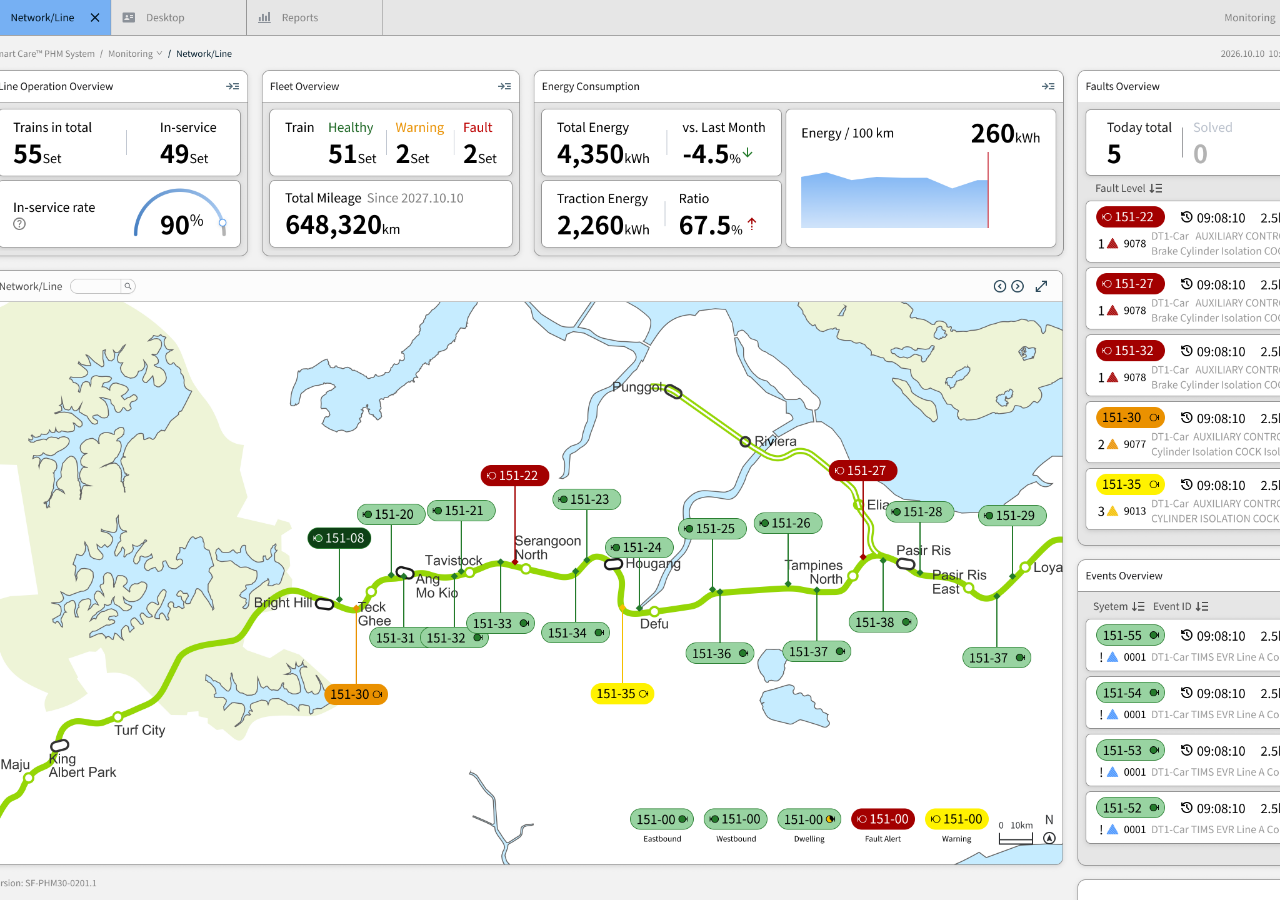
==== index.html @ a1806e9e "Op1_20260907_03" ====
<!doctype html>
<html lang="en">
<head>
  <meta name="prototype-version" content="0.5.1">
  <meta charset="utf-8">
  <meta name="viewport" content="width=device-width, initial-scale=1">
  <meta name="color-scheme" content="light dark">
  <title>CRL-CdM System™</title>
  <link rel="icon" type="image/svg+xml" href="assets/images/favicon.svg">
  <link rel="stylesheet" href="assets/css/style.css">
</head>
<body>
  <main id="stage" aria-label="PHM line monitoring prototype"><img id="screen" class="screen" alt="PHM line monitoring screen"></main>
  <button id="sidebarToggle" class="hotspot" type="button" aria-label="Expand or collapse sidebar"></button>
  <button id="mapDetailToggle" class="hotspot" type="button" aria-label="Show route detail"></button>
  <button id="previousMode" class="hotspot" type="button" aria-label="Previous map mode"></button>
  <button id="nextMode" class="hotspot" type="button" aria-label="Next map mode"></button>
  <button id="themeToggle" class="hotspot" type="button" aria-label="Switch light and dark theme"></button>
<aside id="alertNotification" aria-hidden="true"><img src="assets/images/alert.png" alt="Alert: train 151-08, 09:08:10, 2.5 km, CR 10. Fault 9078: DT1-Car TIMS EVR Line A Communication Failure."></aside>
  <script src="assets/js/app.js"></script>
</body>
</html>
---- assets/css/style.css ----
:root { color-scheme: light dark; background: #f4f4f4; }
    html, body { width: 100%; height: 100%; margin: 0; overflow: hidden; background: #f4f4f4; }
    html[data-theme="dark"], html[data-theme="dark"] body { background: #484848; }
    #stage { position: fixed; inset: 0; overflow: hidden; }
    .screen { position: absolute; top: 0; left: 50%; width: auto; height: 100%; transform: translateX(-50%); object-fit: contain; object-position: center top; user-select: none; -webkit-user-drag: none; }
    .hotspot { position: fixed; border: 0; background: transparent; padding: 0; cursor: pointer; z-index: 2; }
    #previousMode, #nextMode { z-index: 3; touch-action: manipulation; -webkit-tap-highlight-color: transparent; }
    .hotspot:focus-visible { outline: 3px solid #5b83d7; outline-offset: 3px; }
    #alertNotification { position: fixed; top: 24px; left: 50%; width: min(39.861111vh, calc(100vw - 32px)); z-index: 2050; opacity: 0; visibility: hidden; pointer-events: none; transform: translate(-50%, -20px); transition: opacity 240ms ease, transform 240ms ease, visibility 240ms; }
    #alertNotification.is-visible { opacity: 1; visibility: visible; transform: translate(-50%, 0); }
    #alertNotification img { display: block; width: 100%; height: auto; }
    @media (prefers-reduced-motion: reduce) { #alertNotification { transition: none; } }
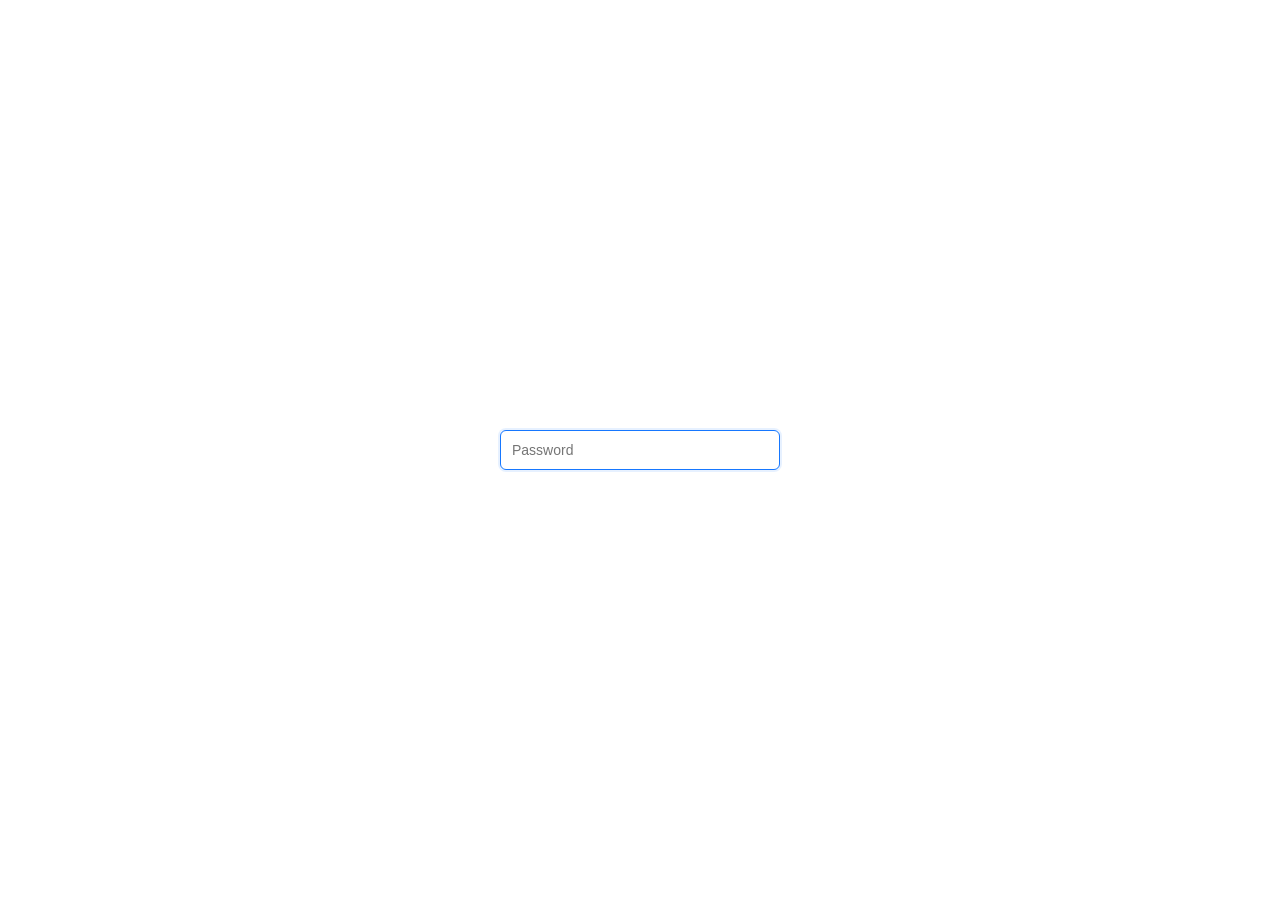
==== commit a16b4a2e: "20260914" ====
--- a/index.html
+++ b/index.html
@@ -1,22 +1,25 @@
 <!doctype html>
-<html lang="en">
+<html lang="zh-CN">
 <head>
-  <meta name="prototype-version" content="0.5.1">
   <meta charset="utf-8">
-  <meta name="viewport" content="width=device-width, initial-scale=1">
-  <meta name="color-scheme" content="light dark">
-  <title>CRL-CdM System™</title>
+  <meta name="viewport" content="width=device-width,initial-scale=1">
+  <meta name="prototype-version" content="Option1 0.6.3">
+  <title>CRL-CdM System™-Op1</title>
   <link rel="icon" type="image/svg+xml" href="assets/images/favicon.svg">
   <link rel="stylesheet" href="assets/css/style.css">
 </head>
 <body>
-  <main id="stage" aria-label="PHM line monitoring prototype"><img id="screen" class="screen" alt="PHM line monitoring screen"></main>
-  <button id="sidebarToggle" class="hotspot" type="button" aria-label="Expand or collapse sidebar"></button>
-  <button id="mapDetailToggle" class="hotspot" type="button" aria-label="Show route detail"></button>
-  <button id="previousMode" class="hotspot" type="button" aria-label="Previous map mode"></button>
-  <button id="nextMode" class="hotspot" type="button" aria-label="Next map mode"></button>
-  <button id="themeToggle" class="hotspot" type="button" aria-label="Switch light and dark theme"></button>
-<aside id="alertNotification" aria-hidden="true"><img src="assets/images/alert.png" alt="Alert: train 151-08, 09:08:10, 2.5 km, CR 10. Fault 9078: DT1-Car TIMS EVR Line A Communication Failure."></aside>
+  <section id="passwordGate" aria-label="Password required">
+    <input id="passwordInput" type="password" autocomplete="off" placeholder="Password" aria-label="Password" autofocus>
+  </section>
+  <main id="stage">
+    <img id="screen" alt="CRL CdM System Option 1" draggable="false">
+    <button id="monitorTab" type="button" aria-label="线路监控"></button>
+    <button id="eventTab" type="button" aria-label="事件详情"></button>
+    <button id="parameterTab" type="button" aria-label="参数详情"></button>
+    <button id="mapModeSwitcher" type="button" aria-label="Switch map mode"></button>
+    <button id="themeToggle" type="button" aria-label="Light Dark"></button>
+  </main>
   <script src="assets/js/app.js"></script>
 </body>
 </html>
--- a/assets/css/style.css
+++ b/assets/css/style.css
@@ -1,12 +1 @@
-:root { color-scheme: light dark; background: #f4f4f4; }
-    html, body { width: 100%; height: 100%; margin: 0; overflow: hidden; background: #f4f4f4; }
-    html[data-theme="dark"], html[data-theme="dark"] body { background: #484848; }
-    #stage { position: fixed; inset: 0; overflow: hidden; }
-    .screen { position: absolute; top: 0; left: 50%; width: auto; height: 100%; transform: translateX(-50%); object-fit: contain; object-position: center top; user-select: none; -webkit-user-drag: none; }
-    .hotspot { position: fixed; border: 0; background: transparent; padding: 0; cursor: pointer; z-index: 2; }
-    #previousMode, #nextMode { z-index: 3; touch-action: manipulation; -webkit-tap-highlight-color: transparent; }
-    .hotspot:focus-visible { outline: 3px solid #5b83d7; outline-offset: 3px; }
-    #alertNotification { position: fixed; top: 24px; left: 50%; width: min(39.861111vh, calc(100vw - 32px)); z-index: 2050; opacity: 0; visibility: hidden; pointer-events: none; transform: translate(-50%, -20px); transition: opacity 240ms ease, transform 240ms ease, visibility 240ms; }
-    #alertNotification.is-visible { opacity: 1; visibility: visible; transform: translate(-50%, 0); }
-    #alertNotification img { display: block; width: 100%; height: auto; }
-    @media (prefers-reduced-motion: reduce) { #alertNotification { transition: none; } }+html,body{width:100%;height:100%;margin:0;overflow:hidden;background:#eef0f4}html[data-theme="dark"],html[data-theme="dark"] body{background:#11182f}#stage{position:fixed;inset:0;overflow:hidden}#screen{position:absolute;top:0;left:50%;width:auto;height:100%;transform:translateX(-50%);user-select:none;-webkit-user-drag:none}button{position:absolute;padding:0;border:0;background:transparent;cursor:pointer;touch-action:manipulation}button:focus-visible{outline:2px solid #1677ff;outline-offset:-2px}#passwordGate{position:fixed;inset:0;z-index:9999;display:flex;align-items:center;justify-content:center;background:#fff}#passwordGate.is-hidden{display:none}#passwordInput{box-sizing:border-box;width:280px;height:40px;padding:4px 11px;border:1px solid #d9d9d9;border-radius:6px;outline:none;background:#fff;color:#1f1f1f;font:14px/1.5 -apple-system,BlinkMacSystemFont,"Segoe UI",Arial,sans-serif;transition:border-color .2s,box-shadow .2s}#passwordInput:hover{border-color:#4096ff}#passwordInput:focus{border-color:#1677ff;box-shadow:0 0 0 2px #1677ff1a}
